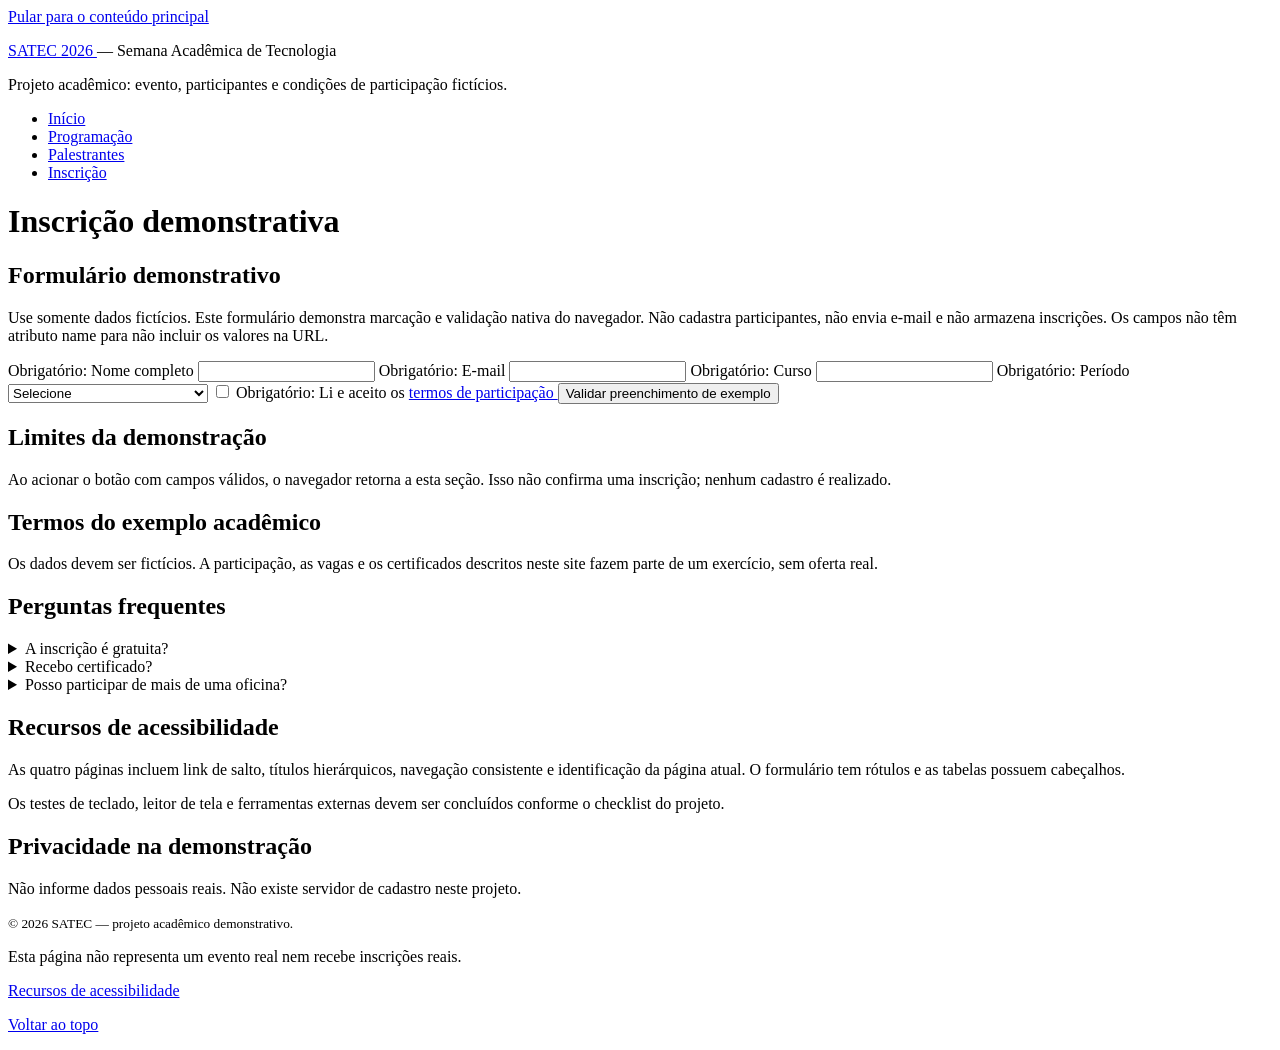
==== inscricao.html @ 4494939f "Entrega 1: projeto SATEC em HTML" ====
<!DOCTYPE html>
<html lang="pt-BR">
 <head>
  <meta charset="utf-8"/>
  <meta content="width=device-width, initial-scale=1.0" name="viewport"/>
  <meta content="Inscrição demonstrativa — projeto acadêmico demonstrativo SATEC 2026." name="description"/>
  <title>
   Inscrição demonstrativa | SATEC 2026
  </title>
 </head>
 <body>
  <a href="#conteudo">
   Pular para o conteúdo principal
  </a>
  <!-- O cabeçalho e o menu são compartilhados; aria-current identifica a página aberta. -->
  <header id="topo">
   <p>
    <a href="index.html">
     SATEC 2026
    </a>
    — Semana Acadêmica de Tecnologia
   </p>
   <p>
    Projeto acadêmico: evento, participantes e condições de participação fictícios.
   </p>
   <nav aria-label="Navegação principal">
    <ul>
     <li>
      <a href="index.html">
       Início
      </a>
     </li>
     <li>
      <a href="programacao.html">
       Programação
      </a>
     </li>
     <li>
      <a href="palestrantes.html">
       Palestrantes
      </a>
     </li>
     <li>
      <a aria-current="page" href="inscricao.html">
       Inscrição
      </a>
     </li>
    </ul>
   </nav>
  </header>
  <!-- Um único main reúne o conteúdo exclusivo; tabindex=-1 permite receber o foco do link de salto. -->
  <main id="conteudo" tabindex="-1">
   <h1>
    Inscrição demonstrativa
   </h1>
   <section aria-labelledby="formulario">
    <h2 id="formulario">
     Formulário demonstrativo
    </h2>
    <p id="aviso-formulario">
     Use somente dados fictícios. Este formulário demonstra marcação e validação nativa do navegador. Não cadastra participantes, não envia e-mail e não armazena inscrições. Os campos não têm atributo name para não incluir os valores na URL.
    </p>
    <!-- labels associam cada instrução ao campo. Sem backend, name é omitido deliberadamente para não serializar dados na navegação GET. -->
    <form action="inscricao.html#demonstracao" aria-describedby="aviso-formulario" method="get">
     <label for="nome">
      Obrigatório: Nome completo
     </label>
     <input autocomplete="name" id="nome" required="" type="text"/>
     <label for="email">
      Obrigatório: E-mail
     </label>
     <input autocomplete="email" id="email" required="" type="email"/>
     <label for="curso">
      Obrigatório: Curso
     </label>
     <input id="curso" required="" type="text"/>
     <label for="periodo">
      Obrigatório: Período
     </label>
     <select id="periodo" required="">
      <option value="">
       Selecione
      </option>
      <option value="1">
       1º período
      </option>
      <option value="2">
       2º período
      </option>
      <option value="3">
       3º período
      </option>
      <option value="4">
       4º período
      </option>
      <option value="5">
       5º período
      </option>
      <option value="6">
       6º período
      </option>
      <option value="7">
       7º período
      </option>
      <option value="8">
       8º período
      </option>
      <option value="egresso">
       Egresso / Profissional da área
      </option>
     </select>
     <input id="termos" required="" type="checkbox"/>
     <label for="termos">
      Obrigatório: Li e aceito os
      <a href="#termos-participacao">
       termos de participação
      </a>
     </label>
     <button type="submit">
      Validar preenchimento de exemplo
     </button>
    </form>
   </section>
   <section aria-labelledby="resultado" id="demonstracao">
    <h2 id="resultado">
     Limites da demonstração
    </h2>
    <p>
     Ao acionar o botão com campos válidos, o navegador retorna a esta seção. Isso não confirma uma inscrição; nenhum cadastro é realizado.
    </p>
   </section>
   <section aria-labelledby="titulo-termos" id="termos-participacao">
    <h2 id="titulo-termos">
     Termos do exemplo acadêmico
    </h2>
    <p>
     Os dados devem ser fictícios. A participação, as vagas e os certificados descritos neste site fazem parte de um exercício, sem oferta real.
    </p>
   </section>
   <section aria-labelledby="titulo-duvidas" id="duvidas">
    <h2 id="titulo-duvidas">
     Perguntas frequentes
    </h2>
    <details>
     <summary>
      A inscrição é gratuita?
     </summary>
     <p>
      No cenário fictício, a inscrição seria gratuita e limitada a 300 vagas. Este site não oferece vagas reais.
     </p>
    </details>
    <details>
     <summary>
      Recebo certificado?
     </summary>
     <p>
      No cenário fictício, haveria certificado de 20 horas mediante frequência mínima. Este projeto não emite certificados.
     </p>
    </details>
    <details>
     <summary>
      Posso participar de mais de uma oficina?
     </summary>
     <p>
      No cenário fictício, seria possível escolher oficinas com horários diferentes.
     </p>
    </details>
   </section>
   <section aria-labelledby="titulo-acessibilidade" id="acessibilidade">
    <h2 id="titulo-acessibilidade">
     Recursos de acessibilidade
    </h2>
    <p>
     As quatro páginas incluem link de salto, títulos hierárquicos, navegação consistente e identificação da página atual. O formulário tem rótulos e as tabelas possuem cabeçalhos.
    </p>
    <p>
     Os testes de teclado, leitor de tela e ferramentas externas devem ser concluídos conforme o checklist do projeto.
    </p>
   </section>
  </main>
  <aside aria-labelledby="privacidade">
   <h2 id="privacidade">
    Privacidade na demonstração
   </h2>
   <p>
    Não informe dados pessoais reais. Não existe servidor de cadastro neste projeto.
   </p>
  </aside>
  <footer>
   <p>
    <small>
     © 2026 SATEC — projeto acadêmico demonstrativo.
    </small>
   </p>
   <p>
    Esta página não representa um evento real nem recebe inscrições reais.
   </p>
   <p>
    <a href="inscricao.html#acessibilidade">
     Recursos de acessibilidade
    </a>
   </p>
   <p>
    <a href="#topo">
     Voltar ao topo
    </a>
   </p>
  </footer>
 </body>
</html>
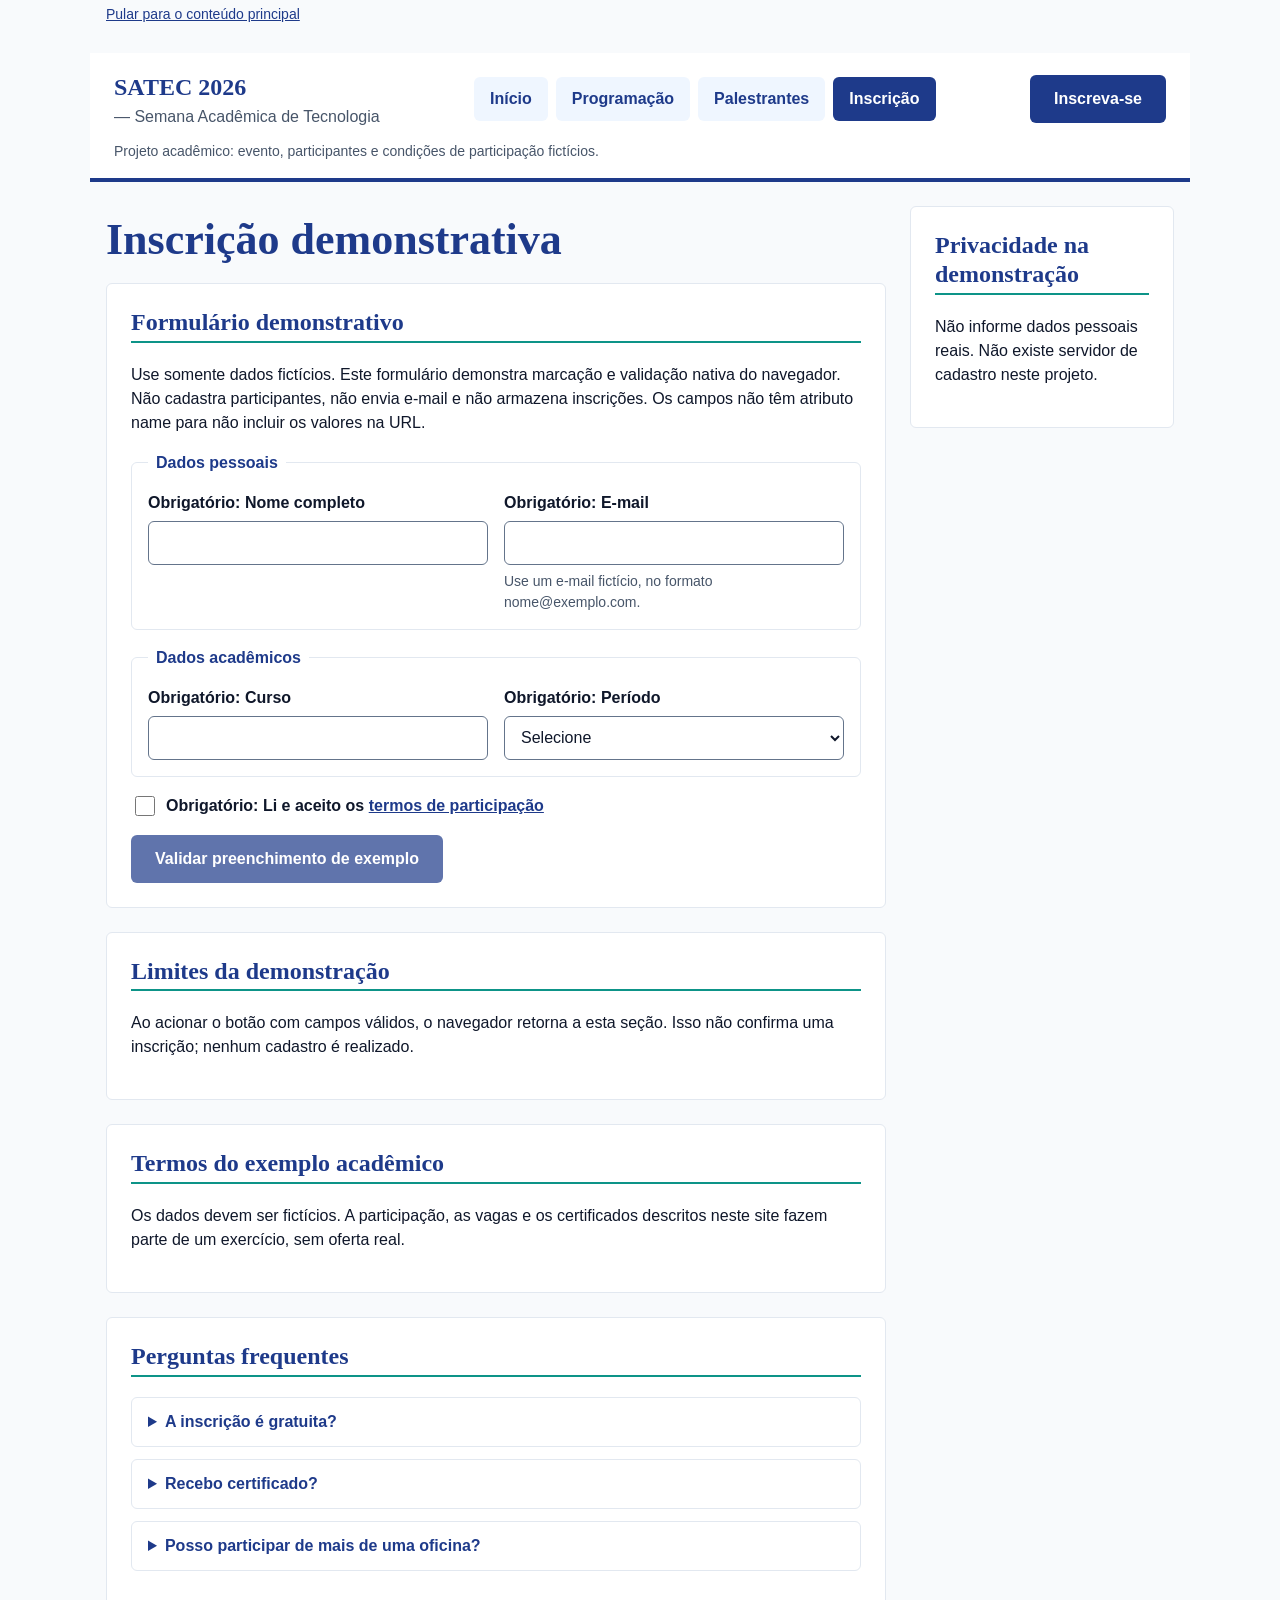
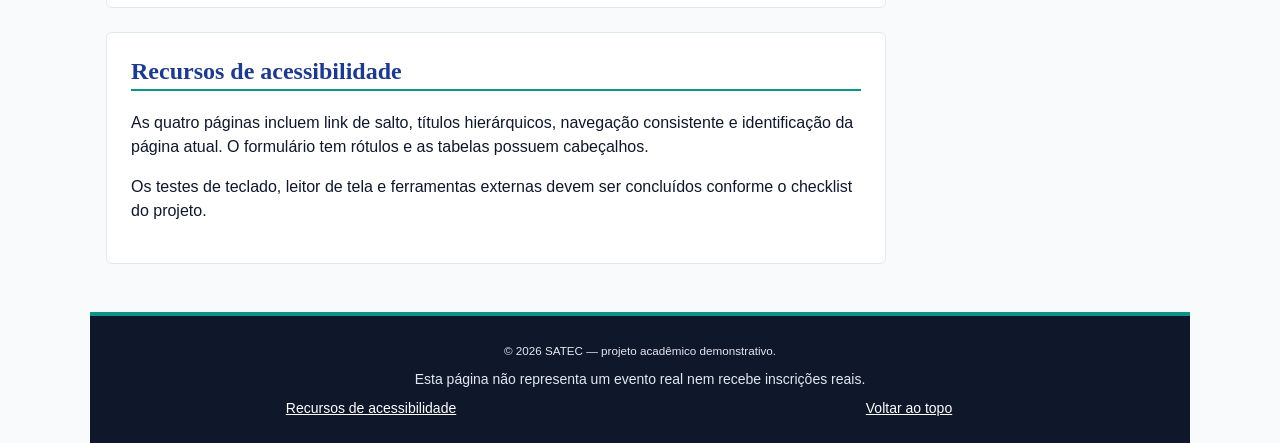
==== commit b32af3ea: "Entrega 2: estilos CSS e layout responsivo (aulas 15 a 17) Co-Authored-By: Claude Opus 5.5 <noreply@" ====
--- a/inscricao.html
+++ b/inscricao.html
@@ -7,20 +7,21 @@
   <title>
    Inscrição demonstrativa | SATEC 2026
   </title>
+  <link href="estilo.css" rel="stylesheet"/>
  </head>
  <body>
-  <a href="#conteudo">
+  <a class="pular" href="#conteudo">
    Pular para o conteúdo principal
   </a>
   <!-- O cabeçalho e o menu são compartilhados; aria-current identifica a página aberta. -->
   <header id="topo">
-   <p>
+   <p class="logo">
     <a href="index.html">
      SATEC 2026
     </a>
     — Semana Acadêmica de Tecnologia
    </p>
-   <p>
+   <p class="aviso">
     Projeto acadêmico: evento, participantes e condições de participação fictícios.
    </p>
    <nav aria-label="Navegação principal">
@@ -47,6 +48,10 @@
      </li>
     </ul>
    </nav>
+   <!-- Parece um botão, mas leva a outra página: por isso continua sendo um link. -->
+   <a class="botao" href="inscricao.html">
+    Inscreva-se
+   </a>
   </header>
   <!-- Um único main reúne o conteúdo exclusivo; tabindex=-1 permite receber o foco do link de salto. -->
   <main id="conteudo" tabindex="-1">
@@ -62,60 +67,85 @@
     </p>
     <!-- labels associam cada instrução ao campo. Sem backend, name é omitido deliberadamente para não serializar dados na navegação GET. -->
     <form action="inscricao.html#demonstracao" aria-describedby="aviso-formulario" method="get">
-     <label for="nome">
-      Obrigatório: Nome completo
-     </label>
-     <input autocomplete="name" id="nome" required="" type="text"/>
-     <label for="email">
-      Obrigatório: E-mail
-     </label>
-     <input autocomplete="email" id="email" required="" type="email"/>
-     <label for="curso">
-      Obrigatório: Curso
-     </label>
-     <input id="curso" required="" type="text"/>
-     <label for="periodo">
-      Obrigatório: Período
-     </label>
-     <select id="periodo" required="">
-      <option value="">
-       Selecione
-      </option>
-      <option value="1">
-       1º período
-      </option>
-      <option value="2">
-       2º período
-      </option>
-      <option value="3">
-       3º período
-      </option>
-      <option value="4">
-       4º período
-      </option>
-      <option value="5">
-       5º período
-      </option>
-      <option value="6">
-       6º período
-      </option>
-      <option value="7">
-       7º período
-      </option>
-      <option value="8">
-       8º período
-      </option>
-      <option value="egresso">
-       Egresso / Profissional da área
-      </option>
-     </select>
-     <input id="termos" required="" type="checkbox"/>
-     <label for="termos">
-      Obrigatório: Li e aceito os
-      <a href="#termos-participacao">
-       termos de participação
-      </a>
-     </label>
+     <!-- fieldset + legend agrupam campos relacionados; o leitor de tela anuncia o grupo.
+          Cada div.campo só junta o label ao seu campo para o layout. -->
+     <fieldset>
+      <legend>
+       Dados pessoais
+      </legend>
+      <div class="campo">
+       <label for="nome">
+        Obrigatório: Nome completo
+       </label>
+       <input autocomplete="name" id="nome" required="" type="text"/>
+      </div>
+      <div class="campo">
+       <label for="email">
+        Obrigatório: E-mail
+       </label>
+       <input aria-describedby="dica-email" autocomplete="email" id="email" required="" type="email"/>
+       <p class="dica" id="dica-email">
+        Use um e-mail fictício, no formato nome@exemplo.com.
+       </p>
+      </div>
+     </fieldset>
+     <fieldset>
+      <legend>
+       Dados acadêmicos
+      </legend>
+      <div class="campo">
+       <label for="curso">
+        Obrigatório: Curso
+       </label>
+       <input id="curso" required="" type="text"/>
+      </div>
+      <div class="campo">
+       <label for="periodo">
+        Obrigatório: Período
+       </label>
+       <select id="periodo" required="">
+        <option value="">
+         Selecione
+        </option>
+        <option value="1">
+         1º período
+        </option>
+        <option value="2">
+         2º período
+        </option>
+        <option value="3">
+         3º período
+        </option>
+        <option value="4">
+         4º período
+        </option>
+        <option value="5">
+         5º período
+        </option>
+        <option value="6">
+         6º período
+        </option>
+        <option value="7">
+         7º período
+        </option>
+        <option value="8">
+         8º período
+        </option>
+        <option value="egresso">
+         Egresso / Profissional da área
+        </option>
+       </select>
+      </div>
+     </fieldset>
+     <div class="aceite">
+      <input id="termos" required="" type="checkbox"/>
+      <label for="termos">
+       Obrigatório: Li e aceito os
+       <a href="#termos-participacao">
+        termos de participação
+       </a>
+      </label>
+     </div>
      <button type="submit">
       Validar preenchimento de exemplo
      </button>
--- a/estilo.css
+++ b/estilo.css
@@ -0,0 +1,696 @@
+/* ==========================================================
+   SATEC 2026 — estilo.css (Projeto Integrador, entrega 2)
+   Baseado nas aulas 13 a 17 de Interface Web com HTML e CSS:
+   - Aulas 13/12: etapas 1 a 6  (cores, fontes, cascata)
+   - Aula 15:     etapas 7 a 12 (box model, Flexbox, Grid)
+   - Aula 16:     etapas 13 a 16 (formulário, estados, media queries)
+   - Aula 17:     etapas 17 a 22 (variáveis, modo escuro, funções
+                  modernas, nesting, :has(), container queries, movimento)
+   Estratégia: MOBILE FIRST. As regras base descrevem o celular e as
+   media queries, no FIM do arquivo, acrescentam o que muda em telas maiores.
+   ========================================================== */
+
+/* ----------------------------------------------------------
+   Etapas 17 e 18 (Aula 17): variáveis CSS e modo escuro
+   Cores nomeadas pelo PAPEL, não pela aparência.
+   light-dark(claro, escuro) escolhe pela preferência do sistema.
+   ---------------------------------------------------------- */
+:root {
+  color-scheme: light dark;
+  --cor-texto: light-dark(#0f172a, #e2e8f0);
+  --cor-texto-suave: light-dark(#475569, #94a3b8);
+  --cor-fundo: light-dark(#f8fafc, #0b1120);
+  --cor-superficie: light-dark(#ffffff, #111827);
+  --cor-borda: light-dark(#e2e8f0, #334155);
+  --cor-campo: light-dark(#64748b, #94a3b8); /* contorno dos campos: 3:1 */
+  --cor-primaria: light-dark(#1e3a8a, #93c5fd);
+  --cor-acento: light-dark(#0d9488, #5eead4);
+  --cor-zebra: light-dark(#f1f5f9, #1e293b);
+  --cor-menu: light-dark(#eff6ff, #1e293b);
+  --cor-erro: light-dark(#b91c1c, #fca5a5);
+  --cor-rodape: light-dark(#0f172a, #020617);
+  --cor-rodape-texto: #e2e8f0;
+  --cor-botao: #1e3a8a; /* igual nos dois temas: texto branco sempre legível */
+  --cor-botao-texto: #ffffff;
+  --raio: 6px;
+}
+
+/* ----------------------------------------------------------
+   Etapa 7 (Aula 15): a base de medidas
+   ---------------------------------------------------------- */
+* {
+  box-sizing: border-box; /* width já inclui padding e borda */
+}
+
+img {
+  max-width: 100%; /* nunca maior que a caixa que a contém */
+  height: auto;
+}
+
+/* ----------------------------------------------------------
+   Etapa 1: base da página (herança)
+   Etapa 12 + 15: o mapa da página com Grid (base = celular,
+   uma coluna só; a lateral sobe em 900px, no fim do arquivo)
+   ---------------------------------------------------------- */
+body {
+  margin: 0; /* remove os 8px padrão do navegador */
+  font-family: Arial, Helvetica, sans-serif;
+  color: var(--cor-texto);
+  background-color: var(--cor-fundo);
+  line-height: 1.5;
+
+  display: grid;
+  grid-template-columns: 1fr;
+  grid-template-areas:
+    "pular"
+    "topo"
+    "conteudo"
+    "lateral"
+    "rodape";
+  gap: 1.5rem;
+  max-width: 1100px;
+  margin-inline: auto; /* centraliza o bloco de 1100px */
+}
+
+/* Cada filho direto do body recebe o nome da sua área */
+.pular { grid-area: pular; }
+header { grid-area: topo; }
+main { grid-area: conteudo; }
+aside { grid-area: lateral; }
+footer { grid-area: rodape; }
+
+main {
+  padding-inline: 1rem; /* respiro lateral no celular */
+}
+
+aside {
+  margin-inline: 1rem;
+}
+
+/* Link de salto: discreto, mas visível e destacado ao receber foco */
+.pular {
+  justify-self: start;
+  padding: 0.25rem 1rem;
+  font-size: 0.875rem;
+  color: var(--cor-primaria);
+}
+
+/* O main recebe foco pelo link de salto (tabindex="-1"):
+   sem contorno no clique, mas o contorno do teclado continua. */
+main:focus:not(:focus-visible) {
+  outline: none;
+}
+
+/* ----------------------------------------------------------
+   Etapa 2: títulos (agrupamento)
+   Etapa 19 (Aula 17): clamp() e text-wrap
+   ---------------------------------------------------------- */
+h1,
+h2,
+h3 {
+  font-family: Georgia, 'Times New Roman', serif;
+  color: var(--cor-primaria);
+  line-height: 1.2;
+}
+
+h1,
+h2 {
+  text-wrap: balance; /* linhas equilibradas, sem palavra sozinha */
+}
+
+h1 {
+  /* cresce com a tela, sem media query: mínimo, ideal, máximo */
+  font-size: clamp(1.75rem, 1.2rem + 2.5vw, 2.75rem);
+  margin-block: 0.5rem 1rem;
+}
+
+/* Etapa 6: cascata (mesmo seletor: vence o que vem por último) */
+h2 {
+  border-bottom: 2px solid var(--cor-borda);
+  padding-bottom: 0.25rem;
+}
+
+h2 {
+  border-bottom-color: var(--cor-acento);
+}
+
+/* ----------------------------------------------------------
+   Etapas 3, 9 e 16: cabeçalho e menu
+   Grid fora (cada parte tem lugar fixo), Flexbox dentro (menu).
+   ---------------------------------------------------------- */
+header {
+  background-color: var(--cor-superficie);
+  border-bottom: 4px solid var(--cor-primaria);
+  padding: 1rem;
+
+  display: grid;
+  grid-template-columns: 1fr auto;
+  grid-template-areas:
+    "logo   botao"
+    "slogan slogan"
+    "menu   menu";
+  align-items: center;
+  gap: 0.75rem 1rem;
+}
+
+header p {
+  margin: 0;
+}
+
+.logo {
+  grid-area: logo;
+  display: flex;
+  flex-wrap: wrap;
+  align-items: baseline; /* nome e subtítulo na mesma linha de base */
+  gap: 0.25rem 0.5rem;
+  color: var(--cor-texto-suave);
+
+  & a {
+    font-family: Georgia, 'Times New Roman', serif;
+    font-size: 1.5rem;
+    font-weight: bold;
+    color: var(--cor-primaria);
+    text-decoration: none;
+  }
+}
+
+.aviso {
+  grid-area: slogan;
+  font-size: 0.875rem;
+  color: var(--cor-texto-suave);
+}
+
+header nav {
+  grid-area: menu;
+}
+
+header .botao {
+  grid-area: botao;
+}
+
+/* Etapa 9: menus em Flexbox (no ul, o filho direto do nav) */
+nav ul {
+  display: flex;
+  flex-wrap: wrap;
+  gap: 0.5rem;
+  list-style: none; /* continua sendo lista para o leitor de tela */
+  margin: 0;
+  padding: 0;
+}
+
+/* "header nav a" e não "nav a": não muda o menu Dia 1 | Dia 2 | Dia 3 */
+header nav li {
+  flex-grow: 1; /* no celular, cada linha do menu fica cheia */
+}
+
+header nav a {
+  display: flex;
+  align-items: center;
+  justify-content: center;
+  min-height: 2.75rem; /* 44px: área de toque confortável */
+  padding: 0.5rem 1rem;
+  border-radius: var(--raio);
+  background-color: var(--cor-menu);
+  color: var(--cor-primaria);
+  font-weight: bold;
+  text-decoration: none;
+
+  &:hover {
+    text-decoration: underline;
+  }
+
+  /* página atual: o aria-current do HTML vira estilo */
+  &[aria-current="page"] {
+    background-color: var(--cor-botao);
+    color: var(--cor-botao-texto);
+  }
+}
+
+/* ----------------------------------------------------------
+   Etapa 8: link com cara de botão (continua sendo <a>)
+   ---------------------------------------------------------- */
+.botao,
+form button {
+  display: inline-block;
+  padding: 0.75rem 1.5rem;
+  border: 0;
+  border-radius: var(--raio);
+  background-color: var(--cor-botao);
+  color: var(--cor-botao-texto);
+  font-weight: bold;
+  text-decoration: none;
+  cursor: pointer;
+}
+
+/* Etapa 19: hover 15% mais escuro, derivado do token */
+.botao:hover,
+form button:hover {
+  background-color: color-mix(in oklch, var(--cor-botao), black 15%);
+}
+
+/* ----------------------------------------------------------
+   Etapa 14 (Aula 16): foco visível só para o teclado
+   Nunca "outline: none" sem outro indicador no lugar.
+   ---------------------------------------------------------- */
+:focus-visible {
+  outline: 3px solid var(--cor-acento);
+  outline-offset: 2px;
+}
+
+/* ----------------------------------------------------------
+   Links e seções do conteúdo (box model)
+   ---------------------------------------------------------- */
+a {
+  color: var(--cor-primaria);
+}
+
+main section,
+aside {
+  padding: 1.5rem;
+  margin-bottom: 1.5rem;
+  background-color: var(--cor-superficie);
+  border: 1px solid var(--cor-borda);
+  border-radius: var(--raio);
+}
+
+main section h2,
+aside h2 {
+  margin-top: 0;
+}
+
+/* Seções dentro de seções (dias da programação) não repetem a caixa */
+main section section {
+  padding: 0;
+  margin-bottom: 2rem;
+  border: 0;
+}
+
+li::marker {
+  color: var(--cor-acento);
+}
+
+::selection {
+  background-color: #ccfbf1;
+  color: #0f172a;
+}
+
+/* Imagem de destaque centralizada (margin auto só centraliza blocos) */
+figure {
+  margin: 1rem 0;
+
+  & img {
+    display: block;
+    margin-inline: auto;
+    border-radius: var(--raio);
+    border: 1px solid var(--cor-borda);
+  }
+}
+
+figcaption {
+  margin-top: 0.5rem;
+  font-size: 0.875rem;
+  color: var(--cor-texto-suave);
+  text-align: center;
+}
+
+/* ----------------------------------------------------------
+   Etapas 4, 10 e 11: cards (Grid na grade, Flexbox dentro)
+   ---------------------------------------------------------- */
+.cards {
+  display: grid;
+  /* quantas colunas couberem, cada uma com no mínimo 220px:
+     se adapta à janela sem media query */
+  grid-template-columns: repeat(auto-fit, minmax(220px, 1fr));
+  gap: 1rem;
+}
+
+.card {
+  display: flex;
+  flex-direction: column;
+  padding: 1rem;
+  background-color: var(--cor-superficie);
+  border: 1px solid var(--cor-borda);
+  border-radius: var(--raio);
+
+  & h3 {
+    margin: 0.5rem 0;
+    color: var(--cor-acento); /* etapa 6: classe + elemento vence "h1, h2, h3" */
+  }
+
+  & p {
+    margin: 0 0 0.5rem;
+  }
+
+  & img {
+    border-radius: var(--raio);
+  }
+
+  /* o link vai para o fim do card: todos alinhados na mesma altura */
+  & > a {
+    margin-top: auto;
+    padding-top: 0.5rem;
+  }
+
+  /* Etapa 20 (Aula 17): :has(), o seletor "que contém" */
+  &:has(a:focus-visible) {
+    border-color: var(--cor-acento);
+  }
+}
+
+.palestrante {
+  align-items: center; /* em column, centraliza na horizontal */
+  text-align: center;
+
+  & .nota {
+    margin-top: auto;
+    font-size: 0.875rem;
+    color: var(--cor-texto-suave);
+  }
+}
+
+/* ----------------------------------------------------------
+   Tabelas da programação
+   ---------------------------------------------------------- */
+table {
+  width: 100%;
+  border-collapse: collapse;
+}
+
+caption {
+  padding-bottom: 0.5rem;
+  font-weight: bold;
+  text-align: left;
+  color: var(--cor-texto-suave);
+}
+
+th,
+td {
+  padding: 0.5rem;
+  border-bottom: 1px solid var(--cor-borda);
+  text-align: left;
+  vertical-align: top;
+}
+
+thead th {
+  background-color: var(--cor-botao);
+  color: var(--cor-botao-texto);
+}
+
+tbody th {
+  white-space: nowrap; /* horário não quebra */
+}
+
+tbody tr:nth-child(even) {
+  background-color: var(--cor-zebra);
+}
+
+/* Menu "Dia 1 | Dia 2 | Dia 3": mesmo Flexbox, outro visual */
+main nav {
+  margin-bottom: 1.5rem;
+
+  & a {
+    display: inline-block;
+    padding: 0.5rem 1rem;
+    border: 2px solid var(--cor-acento);
+    border-radius: 999px;
+    font-weight: bold;
+    text-decoration: none;
+  }
+}
+
+/* ----------------------------------------------------------
+   Etapas 13 e 14 (Aula 16): formulário
+   Rótulo acima do campo: funciona em qualquer largura.
+   ---------------------------------------------------------- */
+form {
+  display: grid;
+  gap: 1rem;
+}
+
+fieldset {
+  display: grid;
+  gap: 1rem;
+  margin: 0;
+  padding: 1rem;
+  border: 1px solid var(--cor-borda);
+  border-radius: var(--raio);
+}
+
+legend {
+  padding-inline: 0.5rem;
+  font-weight: bold;
+  color: var(--cor-primaria);
+}
+
+.campo {
+  display: grid;
+  align-content: start; /* campo não estica quando o vizinho tem dica */
+  gap: 0.375rem;
+
+  /* Etapa 20: o label muda de cor conforme o estado do campo */
+  &:has(:focus-visible) label {
+    color: var(--cor-acento);
+  }
+
+  &:has(:user-invalid) label {
+    color: var(--cor-erro);
+  }
+}
+
+label {
+  font-weight: bold;
+}
+
+/* input, select e button não herdam a fonte do body sozinhos */
+input,
+select,
+button {
+  font: inherit;
+}
+
+/* :not() deixa o checkbox de fora do width: 100% */
+input:not([type="checkbox"]),
+select {
+  width: 100%;
+  min-height: 2.75rem;
+  padding: 0.5rem 0.75rem;
+  border: 1px solid var(--cor-campo);
+  border-radius: var(--raio);
+  background-color: var(--cor-superficie);
+  color: var(--cor-texto);
+}
+
+/* Erro só depois que o usuário interagiu (e não :invalid) */
+input:user-invalid,
+select:user-invalid {
+  border-color: var(--cor-erro);
+  border-width: 2px;
+}
+
+.dica {
+  margin: 0;
+  font-size: 0.875rem;
+  color: var(--cor-texto-suave);
+}
+
+.aceite {
+  display: flex;
+  align-items: center;
+  gap: 0.5rem;
+
+  & input {
+    width: 1.25rem;
+    height: 1.25rem;
+    accent-color: var(--cor-botao); /* cor do checkbox marcado */
+  }
+
+  & input:checked + label {
+    color: var(--cor-acento);
+  }
+}
+
+form button {
+  justify-self: start;
+  min-height: 2.75rem;
+}
+
+/* Etapa 20: botão mais claro enquanto há campo inválido */
+form:has(:invalid) button {
+  opacity: 0.7;
+}
+
+/* ----------------------------------------------------------
+   Perguntas frequentes (details/summary)
+   ---------------------------------------------------------- */
+details {
+  margin-bottom: 0.75rem;
+  padding: 0.75rem 1rem;
+  border: 1px solid var(--cor-borda);
+  border-radius: var(--raio);
+
+  &[open] {
+    border-color: var(--cor-acento);
+  }
+}
+
+summary {
+  font-weight: bold;
+  color: var(--cor-primaria);
+  cursor: pointer;
+
+  &:hover {
+    text-decoration: underline;
+  }
+}
+
+/* ----------------------------------------------------------
+   Lateral (aside) — Etapa 21 (Aula 17): container query
+   A lista dt/dd olha a largura do aside, não a da tela:
+   no celular o aside é largo (lado a lado); na lateral de
+   280px do desktop, termo e valor ficam empilhados.
+   ---------------------------------------------------------- */
+aside {
+  container: lateral / inline-size;
+}
+
+dl {
+  display: grid;
+  gap: 0.25rem 1rem;
+  margin: 0 0 1rem;
+}
+
+dt {
+  font-weight: bold;
+  color: var(--cor-primaria);
+}
+
+dd {
+  margin: 0 0 0.5rem;
+}
+
+@container lateral (min-width: 30rem) {
+  dl {
+    grid-template-columns: auto 1fr;
+  }
+
+  dd {
+    margin: 0;
+  }
+}
+
+/* ----------------------------------------------------------
+   Etapa 5: rodapé
+   ---------------------------------------------------------- */
+footer {
+  padding: 1.5rem 1rem;
+  background-color: var(--cor-rodape);
+  border-top: 4px solid var(--cor-acento);
+  color: var(--cor-rodape-texto);
+  font-size: 0.875rem;
+  text-align: center;
+
+  display: grid;
+  gap: 0.5rem;
+
+  & p {
+    margin: 0;
+  }
+
+  & a {
+    color: #ffffff;
+  }
+}
+
+/* ==========================================================
+   Etapas 15 e 16 (Aula 16): MEDIA QUERIES (mobile first)
+   Ficam no fim: a regra que vem depois vence.
+   ========================================================== */
+
+/* A partir de 600px */
+@media (min-width: 600px) {
+  /* menu numa linha só, sem esticar os itens */
+  header nav li {
+    flex-grow: 0;
+  }
+
+  /* dois campos por linha no formulário */
+  fieldset {
+    grid-template-columns: repeat(2, 1fr);
+  }
+
+  legend {
+    grid-column: 1 / -1;
+  }
+
+  /* Prática da aula 16: rodapé em duas colunas */
+  footer {
+    grid-template-columns: repeat(2, 1fr);
+
+    & p:nth-child(-n + 2) {
+      grid-column: 1 / -1; /* direitos e aviso na linha inteira */
+    }
+  }
+}
+
+/* A partir de 900px: o aside sobe para a lateral */
+@media (min-width: 900px) {
+  body {
+    grid-template-columns: 1fr 280px;
+    grid-template-areas:
+      "pular pular"
+      "topo topo"
+      "conteudo lateral"
+      "rodape rodape";
+  }
+
+  main {
+    padding-inline: 1rem 0;
+  }
+
+  aside {
+    align-self: start; /* não estica até a altura do main */
+    margin-inline: 0 1rem;
+  }
+
+  /* logo, menu e botão lado a lado no cabeçalho */
+  header {
+    grid-template-columns: auto 1fr auto;
+    grid-template-areas:
+      "logo   menu   botao"
+      "slogan slogan slogan";
+    padding-inline: 1.5rem;
+  }
+
+  /* nome em cima, subtítulo embaixo: sobra espaço para o menu */
+  .logo {
+    flex-direction: column;
+    gap: 0;
+  }
+
+  header nav ul {
+    justify-content: center;
+  }
+}
+
+/* ==========================================================
+   Etapa 22 (Aula 17): movimento com responsabilidade
+   Só anima para quem NÃO pediu menos movimento no sistema.
+   ========================================================== */
+@media (prefers-reduced-motion: no-preference) {
+  html {
+    scroll-behavior: smooth;
+  }
+
+  .card {
+    transition: transform 0.2s ease, box-shadow 0.2s ease;
+
+    &:hover {
+      transform: translateY(-4px);
+      box-shadow: 0 6px 16px rgb(15 23 42 / 0.15);
+    }
+  }
+
+  @view-transition {
+    navigation: auto; /* troca suave entre páginas (Firefox: só troca) */
+  }
+}
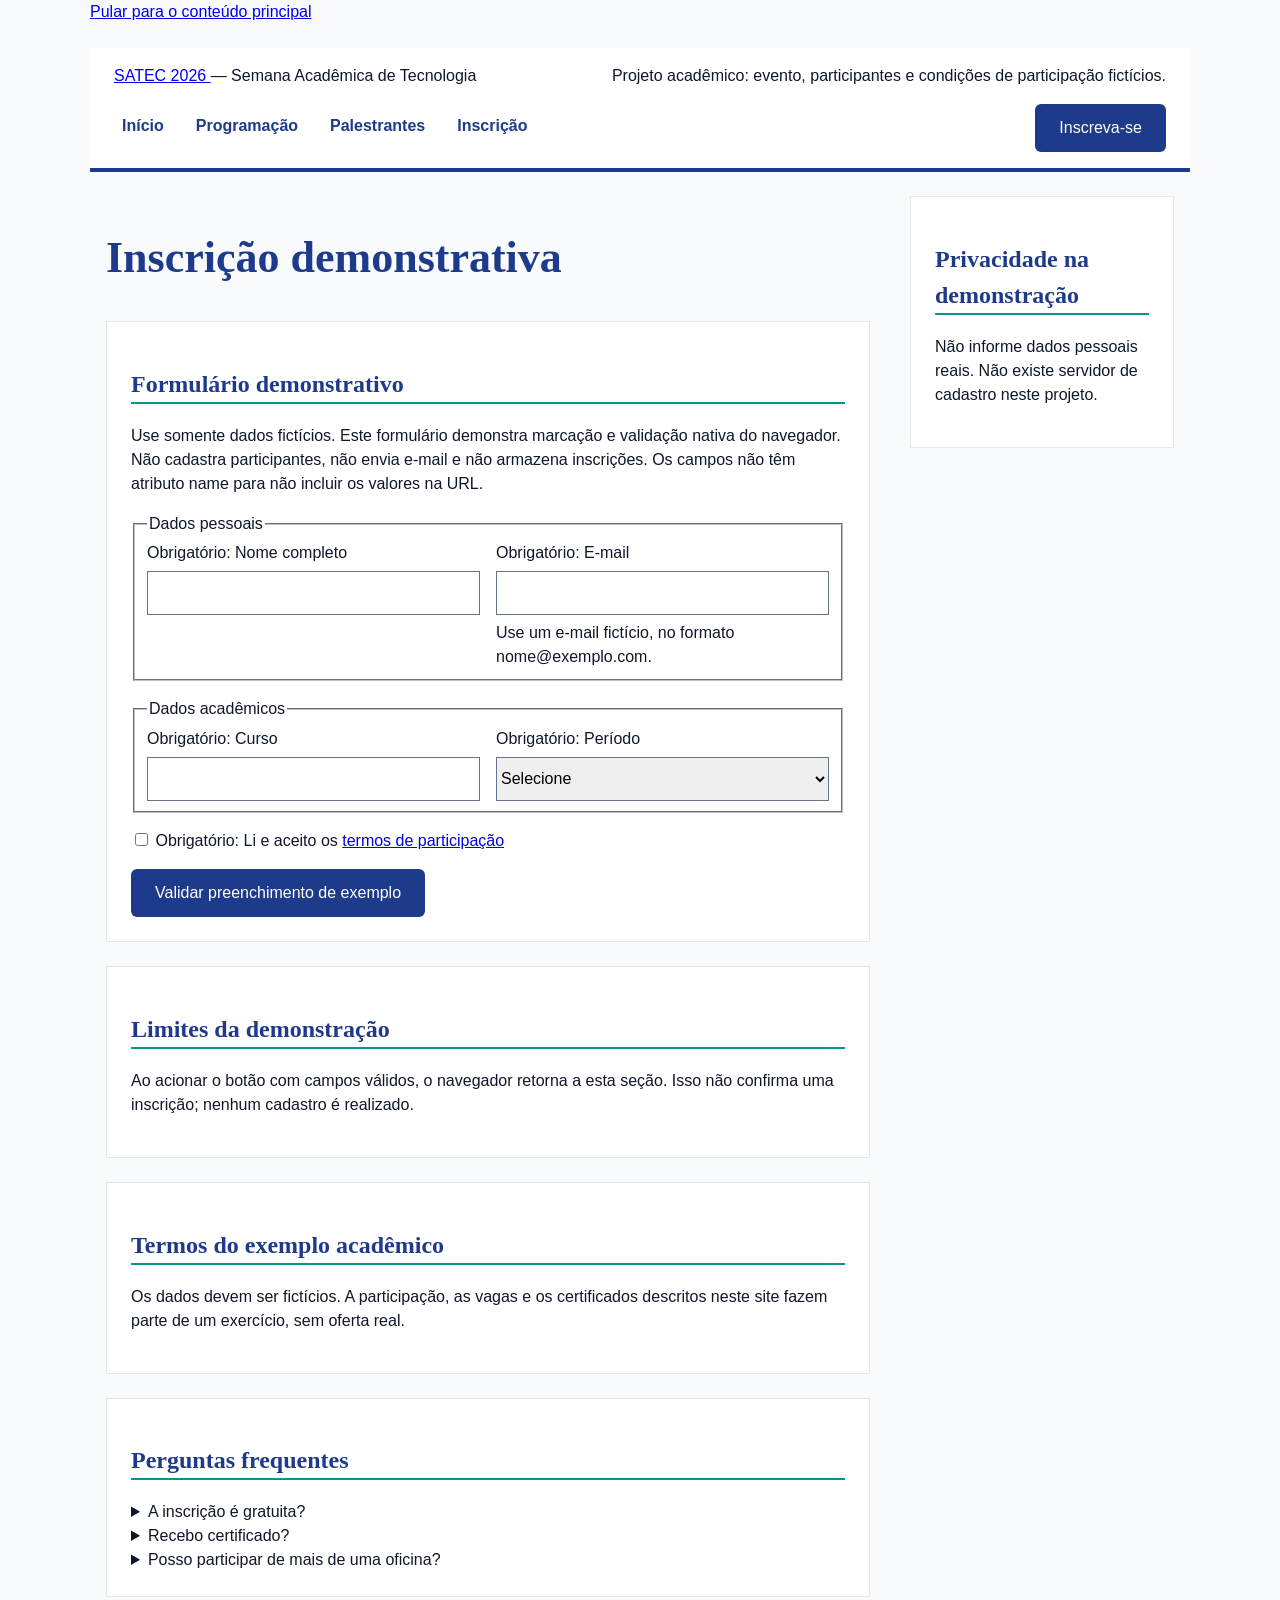
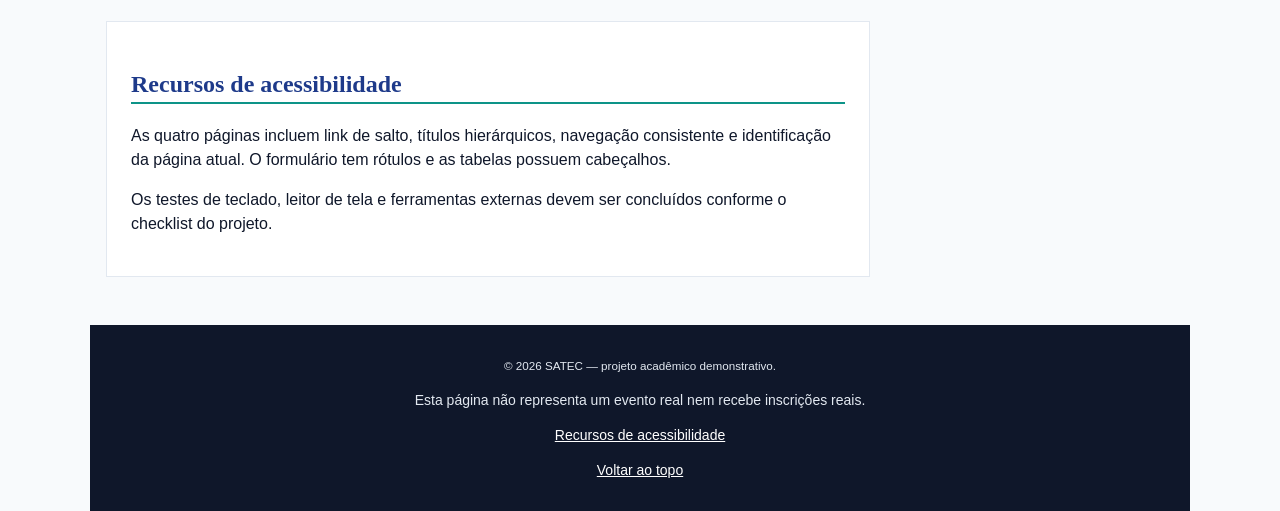
==== commit ba869735: "Entrega 2: CSS simplificado conforme as aulas 15 a 17 Co-Authored-By: Claude Opus 5.5 <noreply@anthr" ====
--- a/inscricao.html
+++ b/inscricao.html
@@ -15,13 +15,13 @@
   </a>
   <!-- O cabeçalho e o menu são compartilhados; aria-current identifica a página aberta. -->
   <header id="topo">
-   <p class="logo">
+   <p>
     <a href="index.html">
      SATEC 2026
     </a>
     — Semana Acadêmica de Tecnologia
    </p>
-   <p class="aviso">
+   <p>
     Projeto acadêmico: evento, participantes e condições de participação fictícios.
    </p>
    <nav aria-label="Navegação principal">
@@ -48,7 +48,6 @@
      </li>
     </ul>
    </nav>
-   <!-- Parece um botão, mas leva a outra página: por isso continua sendo um link. -->
    <a class="botao" href="inscricao.html">
     Inscreva-se
    </a>
@@ -67,8 +66,6 @@
     </p>
     <!-- labels associam cada instrução ao campo. Sem backend, name é omitido deliberadamente para não serializar dados na navegação GET. -->
     <form action="inscricao.html#demonstracao" aria-describedby="aviso-formulario" method="get">
-     <!-- fieldset + legend agrupam campos relacionados; o leitor de tela anuncia o grupo.
-          Cada div.campo só junta o label ao seu campo para o layout. -->
      <fieldset>
       <legend>
        Dados pessoais
--- a/estilo.css
+++ b/estilo.css
@@ -1,66 +1,25 @@
-/* ==========================================================
-   SATEC 2026 — estilo.css (Projeto Integrador, entrega 2)
-   Baseado nas aulas 13 a 17 de Interface Web com HTML e CSS:
-   - Aulas 13/12: etapas 1 a 6  (cores, fontes, cascata)
-   - Aula 15:     etapas 7 a 12 (box model, Flexbox, Grid)
-   - Aula 16:     etapas 13 a 16 (formulário, estados, media queries)
-   - Aula 17:     etapas 17 a 22 (variáveis, modo escuro, funções
-                  modernas, nesting, :has(), container queries, movimento)
-   Estratégia: MOBILE FIRST. As regras base descrevem o celular e as
-   media queries, no FIM do arquivo, acrescentam o que muda em telas maiores.
-   ========================================================== */
-
-/* ----------------------------------------------------------
-   Etapas 17 e 18 (Aula 17): variáveis CSS e modo escuro
-   Cores nomeadas pelo PAPEL, não pela aparência.
-   light-dark(claro, escuro) escolhe pela preferência do sistema.
-   ---------------------------------------------------------- */
 :root {
-  color-scheme: light dark;
-  --cor-texto: light-dark(#0f172a, #e2e8f0);
-  --cor-texto-suave: light-dark(#475569, #94a3b8);
-  --cor-fundo: light-dark(#f8fafc, #0b1120);
-  --cor-superficie: light-dark(#ffffff, #111827);
-  --cor-borda: light-dark(#e2e8f0, #334155);
-  --cor-campo: light-dark(#64748b, #94a3b8); /* contorno dos campos: 3:1 */
-  --cor-primaria: light-dark(#1e3a8a, #93c5fd);
-  --cor-acento: light-dark(#0d9488, #5eead4);
-  --cor-zebra: light-dark(#f1f5f9, #1e293b);
-  --cor-menu: light-dark(#eff6ff, #1e293b);
-  --cor-erro: light-dark(#b91c1c, #fca5a5);
-  --cor-rodape: light-dark(#0f172a, #020617);
-  --cor-rodape-texto: #e2e8f0;
-  --cor-botao: #1e3a8a; /* igual nos dois temas: texto branco sempre legível */
-  --cor-botao-texto: #ffffff;
+  --cor-texto: #0f172a;
+  --cor-fundo: #f8fafc;
+  --cor-superficie: #ffffff;
+  --cor-borda: #e2e8f0;
+  --cor-primaria: #1e3a8a;
+  --cor-acento: #0d9488;
+  --cor-erro: #b91c1c;
   --raio: 6px;
 }
 
-/* ----------------------------------------------------------
-   Etapa 7 (Aula 15): a base de medidas
-   ---------------------------------------------------------- */
 * {
-  box-sizing: border-box; /* width já inclui padding e borda */
-}
-
-img {
-  max-width: 100%; /* nunca maior que a caixa que a contém */
-  height: auto;
-}
-
-/* ----------------------------------------------------------
-   Etapa 1: base da página (herança)
-   Etapa 12 + 15: o mapa da página com Grid (base = celular,
-   uma coluna só; a lateral sobe em 900px, no fim do arquivo)
-   ---------------------------------------------------------- */
+  box-sizing: border-box;
+}
+
 body {
-  margin: 0; /* remove os 8px padrão do navegador */
+  margin: 0;
   font-family: Arial, Helvetica, sans-serif;
   color: var(--cor-texto);
   background-color: var(--cor-fundo);
   line-height: 1.5;
-
-  display: grid;
-  grid-template-columns: 1fr;
+  display: grid;
   grid-template-areas:
     "pular"
     "topo"
@@ -69,199 +28,92 @@
     "rodape";
   gap: 1.5rem;
   max-width: 1100px;
-  margin-inline: auto; /* centraliza o bloco de 1100px */
-}
-
-/* Cada filho direto do body recebe o nome da sua área */
+  margin: 0 auto;
+}
+
 .pular { grid-area: pular; }
 header { grid-area: topo; }
 main { grid-area: conteudo; }
 aside { grid-area: lateral; }
 footer { grid-area: rodape; }
 
-main {
-  padding-inline: 1rem; /* respiro lateral no celular */
-}
-
+main,
 aside {
-  margin-inline: 1rem;
-}
-
-/* Link de salto: discreto, mas visível e destacado ao receber foco */
-.pular {
-  justify-self: start;
-  padding: 0.25rem 1rem;
-  font-size: 0.875rem;
-  color: var(--cor-primaria);
-}
-
-/* O main recebe foco pelo link de salto (tabindex="-1"):
-   sem contorno no clique, mas o contorno do teclado continua. */
-main:focus:not(:focus-visible) {
-  outline: none;
-}
-
-/* ----------------------------------------------------------
-   Etapa 2: títulos (agrupamento)
-   Etapa 19 (Aula 17): clamp() e text-wrap
-   ---------------------------------------------------------- */
+  margin: 0 1rem;
+}
+
+img {
+  max-width: 100%;
+  height: auto;
+}
+
 h1,
 h2,
 h3 {
   font-family: Georgia, 'Times New Roman', serif;
   color: var(--cor-primaria);
-  line-height: 1.2;
-}
-
-h1,
-h2 {
-  text-wrap: balance; /* linhas equilibradas, sem palavra sozinha */
 }
 
 h1 {
-  /* cresce com a tela, sem media query: mínimo, ideal, máximo */
   font-size: clamp(1.75rem, 1.2rem + 2.5vw, 2.75rem);
-  margin-block: 0.5rem 1rem;
-}
-
-/* Etapa 6: cascata (mesmo seletor: vence o que vem por último) */
+}
+
 h2 {
   border-bottom: 2px solid var(--cor-borda);
-  padding-bottom: 0.25rem;
 }
 
 h2 {
   border-bottom-color: var(--cor-acento);
 }
 
-/* ----------------------------------------------------------
-   Etapas 3, 9 e 16: cabeçalho e menu
-   Grid fora (cada parte tem lugar fixo), Flexbox dentro (menu).
-   ---------------------------------------------------------- */
 header {
   background-color: var(--cor-superficie);
   border-bottom: 4px solid var(--cor-primaria);
-  padding: 1rem;
-
-  display: grid;
-  grid-template-columns: 1fr auto;
-  grid-template-areas:
-    "logo   botao"
-    "slogan slogan"
-    "menu   menu";
-  align-items: center;
-  gap: 0.75rem 1rem;
-}
-
-header p {
-  margin: 0;
-}
-
-.logo {
-  grid-area: logo;
   display: flex;
   flex-wrap: wrap;
-  align-items: baseline; /* nome e subtítulo na mesma linha de base */
-  gap: 0.25rem 0.5rem;
-  color: var(--cor-texto-suave);
-
-  & a {
-    font-family: Georgia, 'Times New Roman', serif;
-    font-size: 1.5rem;
-    font-weight: bold;
-    color: var(--cor-primaria);
-    text-decoration: none;
-  }
-}
-
-.aviso {
-  grid-area: slogan;
-  font-size: 0.875rem;
-  color: var(--cor-texto-suave);
-}
-
-header nav {
-  grid-area: menu;
-}
-
-header .botao {
-  grid-area: botao;
-}
-
-/* Etapa 9: menus em Flexbox (no ul, o filho direto do nav) */
+  justify-content: space-between;
+  align-items: center;
+  gap: 1rem;
+  padding: 1rem 1.5rem;
+}
+
+header p {
+  margin: 0;
+}
+
+nav a {
+  color: var(--cor-primaria);
+  font-weight: bold;
+  text-decoration: none;
+}
+
 nav ul {
   display: flex;
   flex-wrap: wrap;
-  gap: 0.5rem;
-  list-style: none; /* continua sendo lista para o leitor de tela */
+  gap: 1rem;
+  list-style: none;
   margin: 0;
   padding: 0;
 }
 
-/* "header nav a" e não "nav a": não muda o menu Dia 1 | Dia 2 | Dia 3 */
 header nav li {
-  flex-grow: 1; /* no celular, cada linha do menu fica cheia */
+  flex-grow: 1;
 }
 
 header nav a {
-  display: flex;
-  align-items: center;
-  justify-content: center;
-  min-height: 2.75rem; /* 44px: área de toque confortável */
-  padding: 0.5rem 1rem;
-  border-radius: var(--raio);
-  background-color: var(--cor-menu);
-  color: var(--cor-primaria);
-  font-weight: bold;
-  text-decoration: none;
-
-  &:hover {
-    text-decoration: underline;
-  }
-
-  /* página atual: o aria-current do HTML vira estilo */
-  &[aria-current="page"] {
-    background-color: var(--cor-botao);
-    color: var(--cor-botao-texto);
-  }
-}
-
-/* ----------------------------------------------------------
-   Etapa 8: link com cara de botão (continua sendo <a>)
-   ---------------------------------------------------------- */
-.botao,
-form button {
+  display: block;
+  min-height: 2.75rem;
+  padding: 0.5rem;
+  text-align: center;
+}
+
+.botao {
   display: inline-block;
   padding: 0.75rem 1.5rem;
-  border: 0;
+  background-color: var(--cor-primaria);
+  color: #ffffff;
+  text-decoration: none;
   border-radius: var(--raio);
-  background-color: var(--cor-botao);
-  color: var(--cor-botao-texto);
-  font-weight: bold;
-  text-decoration: none;
-  cursor: pointer;
-}
-
-/* Etapa 19: hover 15% mais escuro, derivado do token */
-.botao:hover,
-form button:hover {
-  background-color: color-mix(in oklch, var(--cor-botao), black 15%);
-}
-
-/* ----------------------------------------------------------
-   Etapa 14 (Aula 16): foco visível só para o teclado
-   Nunca "outline: none" sem outro indicador no lugar.
-   ---------------------------------------------------------- */
-:focus-visible {
-  outline: 3px solid var(--cor-acento);
-  outline-offset: 2px;
-}
-
-/* ----------------------------------------------------------
-   Links e seções do conteúdo (box model)
-   ---------------------------------------------------------- */
-a {
-  color: var(--cor-primaria);
 }
 
 main section,
@@ -270,117 +122,22 @@
   margin-bottom: 1.5rem;
   background-color: var(--cor-superficie);
   border: 1px solid var(--cor-borda);
-  border-radius: var(--raio);
-}
-
-main section h2,
-aside h2 {
-  margin-top: 0;
-}
-
-/* Seções dentro de seções (dias da programação) não repetem a caixa */
+}
+
 main section section {
   padding: 0;
-  margin-bottom: 2rem;
   border: 0;
 }
 
-li::marker {
-  color: var(--cor-acento);
-}
-
-::selection {
-  background-color: #ccfbf1;
-  color: #0f172a;
-}
-
-/* Imagem de destaque centralizada (margin auto só centraliza blocos) */
-figure {
-  margin: 1rem 0;
-
-  & img {
-    display: block;
-    margin-inline: auto;
-    border-radius: var(--raio);
-    border: 1px solid var(--cor-borda);
-  }
-}
-
-figcaption {
-  margin-top: 0.5rem;
-  font-size: 0.875rem;
-  color: var(--cor-texto-suave);
-  text-align: center;
-}
-
-/* ----------------------------------------------------------
-   Etapas 4, 10 e 11: cards (Grid na grade, Flexbox dentro)
-   ---------------------------------------------------------- */
-.cards {
-  display: grid;
-  /* quantas colunas couberem, cada uma com no mínimo 220px:
-     se adapta à janela sem media query */
-  grid-template-columns: repeat(auto-fit, minmax(220px, 1fr));
-  gap: 1rem;
-}
-
-.card {
-  display: flex;
-  flex-direction: column;
-  padding: 1rem;
-  background-color: var(--cor-superficie);
-  border: 1px solid var(--cor-borda);
-  border-radius: var(--raio);
-
-  & h3 {
-    margin: 0.5rem 0;
-    color: var(--cor-acento); /* etapa 6: classe + elemento vence "h1, h2, h3" */
-  }
-
-  & p {
-    margin: 0 0 0.5rem;
-  }
-
-  & img {
-    border-radius: var(--raio);
-  }
-
-  /* o link vai para o fim do card: todos alinhados na mesma altura */
-  & > a {
-    margin-top: auto;
-    padding-top: 0.5rem;
-  }
-
-  /* Etapa 20 (Aula 17): :has(), o seletor "que contém" */
-  &:has(a:focus-visible) {
-    border-color: var(--cor-acento);
-  }
-}
-
-.palestrante {
-  align-items: center; /* em column, centraliza na horizontal */
-  text-align: center;
-
-  & .nota {
-    margin-top: auto;
-    font-size: 0.875rem;
-    color: var(--cor-texto-suave);
-  }
-}
-
-/* ----------------------------------------------------------
-   Tabelas da programação
-   ---------------------------------------------------------- */
+main section img {
+  display: block;
+  margin: 1rem auto;
+}
+
 table {
   width: 100%;
   border-collapse: collapse;
-}
-
-caption {
-  padding-bottom: 0.5rem;
-  font-weight: bold;
-  text-align: left;
-  color: var(--cor-texto-suave);
+  margin-bottom: 1.5rem;
 }
 
 th,
@@ -388,40 +145,36 @@
   padding: 0.5rem;
   border-bottom: 1px solid var(--cor-borda);
   text-align: left;
-  vertical-align: top;
-}
-
-thead th {
-  background-color: var(--cor-botao);
-  color: var(--cor-botao-texto);
-}
-
-tbody th {
-  white-space: nowrap; /* horário não quebra */
 }
 
 tbody tr:nth-child(even) {
-  background-color: var(--cor-zebra);
-}
-
-/* Menu "Dia 1 | Dia 2 | Dia 3": mesmo Flexbox, outro visual */
-main nav {
-  margin-bottom: 1.5rem;
-
-  & a {
-    display: inline-block;
-    padding: 0.5rem 1rem;
-    border: 2px solid var(--cor-acento);
-    border-radius: 999px;
-    font-weight: bold;
-    text-decoration: none;
-  }
-}
-
-/* ----------------------------------------------------------
-   Etapas 13 e 14 (Aula 16): formulário
-   Rótulo acima do campo: funciona em qualquer largura.
-   ---------------------------------------------------------- */
+  background-color: #f1f5f9;
+}
+
+.cards {
+  display: grid;
+  grid-template-columns: repeat(auto-fit, minmax(220px, 1fr));
+  gap: 1rem;
+}
+
+.palestrante {
+  background-color: var(--cor-superficie);
+  border: 1px solid var(--cor-borda);
+  padding: 1rem;
+  display: flex;
+  flex-direction: column;
+  align-items: center;
+  text-align: center;
+}
+
+.palestrante h3 {
+  color: var(--cor-acento);
+}
+
+.palestrante img {
+  margin: 0;
+}
+
 form {
   display: grid;
   gap: 1rem;
@@ -430,190 +183,79 @@
 fieldset {
   display: grid;
   gap: 1rem;
-  margin: 0;
-  padding: 1rem;
-  border: 1px solid var(--cor-borda);
-  border-radius: var(--raio);
-}
-
-legend {
-  padding-inline: 0.5rem;
-  font-weight: bold;
-  color: var(--cor-primaria);
 }
 
 .campo {
   display: grid;
-  align-content: start; /* campo não estica quando o vizinho tem dica */
+  align-content: start;
   gap: 0.375rem;
-
-  /* Etapa 20: o label muda de cor conforme o estado do campo */
-  &:has(:focus-visible) label {
-    color: var(--cor-acento);
-  }
-
-  &:has(:user-invalid) label {
-    color: var(--cor-erro);
-  }
-}
-
-label {
-  font-weight: bold;
-}
-
-/* input, select e button não herdam a fonte do body sozinhos */
+}
+
 input,
 select,
 button {
   font: inherit;
 }
 
-/* :not() deixa o checkbox de fora do width: 100% */
 input:not([type="checkbox"]),
 select {
   width: 100%;
   min-height: 2.75rem;
-  padding: 0.5rem 0.75rem;
-  border: 1px solid var(--cor-campo);
+  border: 1px solid #64748b;
+}
+
+.dica {
+  margin: 0;
+}
+
+.aceite input {
+  accent-color: var(--cor-primaria);
+}
+
+form button {
+  justify-self: start;
+  padding: 0.75rem 1.5rem;
+  background-color: var(--cor-primaria);
+  color: #ffffff;
+  border: 0;
   border-radius: var(--raio);
-  background-color: var(--cor-superficie);
-  color: var(--cor-texto);
-}
-
-/* Erro só depois que o usuário interagiu (e não :invalid) */
+}
+
+.botao:hover,
+form button:hover {
+  background-color: #1e40af;
+}
+
+:focus-visible {
+  outline: 3px solid var(--cor-acento);
+}
+
 input:user-invalid,
 select:user-invalid {
   border-color: var(--cor-erro);
-  border-width: 2px;
-}
-
-.dica {
-  margin: 0;
-  font-size: 0.875rem;
-  color: var(--cor-texto-suave);
-}
-
-.aceite {
-  display: flex;
-  align-items: center;
-  gap: 0.5rem;
-
-  & input {
-    width: 1.25rem;
-    height: 1.25rem;
-    accent-color: var(--cor-botao); /* cor do checkbox marcado */
-  }
-
-  & input:checked + label {
-    color: var(--cor-acento);
-  }
-}
-
-form button {
-  justify-self: start;
-  min-height: 2.75rem;
-}
-
-/* Etapa 20: botão mais claro enquanto há campo inválido */
-form:has(:invalid) button {
-  opacity: 0.7;
-}
-
-/* ----------------------------------------------------------
-   Perguntas frequentes (details/summary)
-   ---------------------------------------------------------- */
-details {
-  margin-bottom: 0.75rem;
-  padding: 0.75rem 1rem;
-  border: 1px solid var(--cor-borda);
-  border-radius: var(--raio);
-
-  &[open] {
-    border-color: var(--cor-acento);
-  }
-}
-
-summary {
-  font-weight: bold;
-  color: var(--cor-primaria);
-  cursor: pointer;
-
-  &:hover {
-    text-decoration: underline;
-  }
-}
-
-/* ----------------------------------------------------------
-   Lateral (aside) — Etapa 21 (Aula 17): container query
-   A lista dt/dd olha a largura do aside, não a da tela:
-   no celular o aside é largo (lado a lado); na lateral de
-   280px do desktop, termo e valor ficam empilhados.
-   ---------------------------------------------------------- */
-aside {
-  container: lateral / inline-size;
-}
-
-dl {
-  display: grid;
-  gap: 0.25rem 1rem;
-  margin: 0 0 1rem;
-}
-
-dt {
-  font-weight: bold;
-  color: var(--cor-primaria);
-}
-
-dd {
-  margin: 0 0 0.5rem;
-}
-
-@container lateral (min-width: 30rem) {
-  dl {
-    grid-template-columns: auto 1fr;
-  }
-
-  dd {
-    margin: 0;
-  }
-}
-
-/* ----------------------------------------------------------
-   Etapa 5: rodapé
-   ---------------------------------------------------------- */
+}
+
+.campo:has(:user-invalid) label {
+  color: var(--cor-erro);
+}
+
 footer {
-  padding: 1.5rem 1rem;
-  background-color: var(--cor-rodape);
-  border-top: 4px solid var(--cor-acento);
-  color: var(--cor-rodape-texto);
+  background-color: #0f172a;
+  color: #e2e8f0;
   font-size: 0.875rem;
   text-align: center;
-
-  display: grid;
-  gap: 0.5rem;
-
-  & p {
-    margin: 0;
-  }
-
-  & a {
-    color: #ffffff;
-  }
-}
-
-/* ==========================================================
-   Etapas 15 e 16 (Aula 16): MEDIA QUERIES (mobile first)
-   Ficam no fim: a regra que vem depois vence.
-   ========================================================== */
-
-/* A partir de 600px */
+  padding: 1rem;
+}
+
+footer a {
+  color: #ffffff;
+}
+
 @media (min-width: 600px) {
-  /* menu numa linha só, sem esticar os itens */
   header nav li {
     flex-grow: 0;
   }
 
-  /* dois campos por linha no formulário */
   fieldset {
     grid-template-columns: repeat(2, 1fr);
   }
@@ -621,18 +263,8 @@
   legend {
     grid-column: 1 / -1;
   }
-
-  /* Prática da aula 16: rodapé em duas colunas */
-  footer {
-    grid-template-columns: repeat(2, 1fr);
-
-    & p:nth-child(-n + 2) {
-      grid-column: 1 / -1; /* direitos e aviso na linha inteira */
-    }
-  }
-}
-
-/* A partir de 900px: o aside sobe para a lateral */
+}
+
 @media (min-width: 900px) {
   body {
     grid-template-columns: 1fr 280px;
@@ -643,54 +275,8 @@
       "rodape rodape";
   }
 
-  main {
-    padding-inline: 1rem 0;
-  }
-
   aside {
-    align-self: start; /* não estica até a altura do main */
-    margin-inline: 0 1rem;
-  }
-
-  /* logo, menu e botão lado a lado no cabeçalho */
-  header {
-    grid-template-columns: auto 1fr auto;
-    grid-template-areas:
-      "logo   menu   botao"
-      "slogan slogan slogan";
-    padding-inline: 1.5rem;
-  }
-
-  /* nome em cima, subtítulo embaixo: sobra espaço para o menu */
-  .logo {
-    flex-direction: column;
-    gap: 0;
-  }
-
-  header nav ul {
-    justify-content: center;
-  }
-}
-
-/* ==========================================================
-   Etapa 22 (Aula 17): movimento com responsabilidade
-   Só anima para quem NÃO pediu menos movimento no sistema.
-   ========================================================== */
-@media (prefers-reduced-motion: no-preference) {
-  html {
-    scroll-behavior: smooth;
-  }
-
-  .card {
-    transition: transform 0.2s ease, box-shadow 0.2s ease;
-
-    &:hover {
-      transform: translateY(-4px);
-      box-shadow: 0 6px 16px rgb(15 23 42 / 0.15);
-    }
-  }
-
-  @view-transition {
-    navigation: auto; /* troca suave entre páginas (Firefox: só troca) */
-  }
-}
+    margin-left: 0;
+    align-self: start;
+  }
+}
